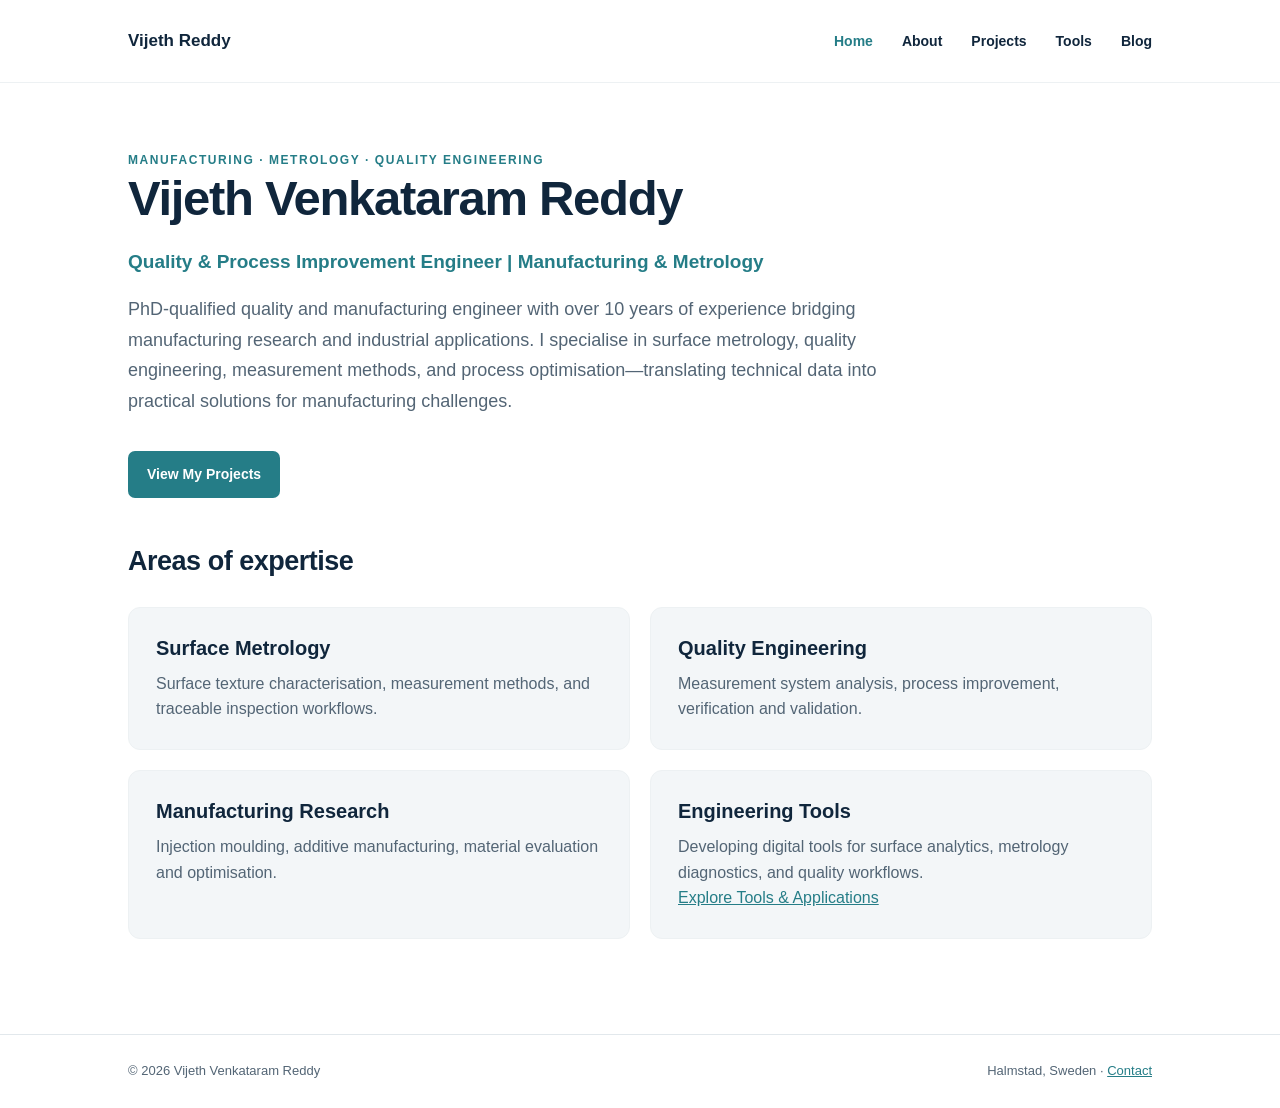
==== index.html @ 6cf1b4d1 "Add responsive professional portfolio: index.html" ====
<!doctype html><html lang="en"><head><meta charset="utf-8"><meta name="viewport" content="width=device-width,initial-scale=1"><meta name="description" content="Vijeth Venkataram Reddy — quality engineering, surface metrology, manufacturing research, and engineering tools."><title>Vijeth Venkataram Reddy</title><link rel="stylesheet" href="style.css"></head><body data-page="home"><div id="header"></div><main class="container main" id="main"></main><div id="footer"></div><script src="app.js" defer></script></body></html>
---- style.css ----
:root{--navy:#10263c;--teal:#257d87;--slate:#536575;--light:#f3f6f8;--line:#e2e8ec}*{box-sizing:border-box}html{scroll-behavior:smooth}body{margin:0;background:#fff;color:var(--navy);font-family:Inter,-apple-system,BlinkMacSystemFont,"Segoe UI",Arial,sans-serif;line-height:1.6}a{color:var(--teal)}.container{max-width:1120px;padding:0 48px;margin:0 auto}.nav{border-bottom:1px solid #edf1f3;background:white}.nav-inner{min-height:82px;display:flex;align-items:center;justify-content:space-between;gap:20px}.brand{font-size:17px;font-weight:700;color:var(--navy);text-decoration:none}.nav-links{display:flex;gap:29px;align-items:center}.nav-links a{text-decoration:none;color:var(--navy);font-size:14px;font-weight:550}.nav-links a:hover,.nav-links a[aria-current=page]{color:var(--teal)}.menu-button{display:none;background:white;border:1px solid var(--line);border-radius:7px;color:var(--navy);padding:8px 12px;font-size:14px}.main{padding-top:68px;padding-bottom:95px}.narrow{max-width:810px}.eyebrow{text-transform:uppercase;letter-spacing:.13em;color:var(--teal);font-size:12px;font-weight:750}h1{font-size:clamp(32px,4vw,49px);line-height:1.17;letter-spacing:-.027em;margin:0 0 19px;font-weight:650}h2{font-size:27px;line-height:1.3;letter-spacing:-.018em;margin:42px 0 15px}h3{font-size:20px;line-height:1.35;margin:0 0 9px}p{color:var(--slate);margin:0 0 17px}p.lead{font-size:18px;max-width:780px;line-height:1.7}.subtitle{color:var(--teal);font-size:19px;font-weight:620;margin-bottom:17px}.button{display:inline-flex;text-decoration:none;color:white;background:var(--teal);padding:12px 19px;border-radius:7px;font-size:14px;font-weight:650;margin-top:18px}.button:hover{background:#1a626b}.cards{display:grid;grid-template-columns:repeat(2,minmax(0,1fr));gap:20px;margin-top:28px}.card{background:var(--light);border:1px solid #edf1f3;border-radius:12px;padding:27px}.card p{margin-bottom:0}.card .tag{font-size:12px;font-weight:750;color:var(--teal);text-transform:uppercase;letter-spacing:.06em;margin-bottom:10px}.section{margin-top:46px}.list{padding-left:20px;color:var(--slate)}.list li{margin-bottom:10px}.pub{margin-bottom:14px}.footer{border-top:1px solid var(--line);padding:26px 0;color:var(--slate);font-size:13px}.footer .container{display:flex;gap:12px;justify-content:space-between;flex-wrap:wrap}.placeholder{font-size:14px;border-left:3px solid var(--teal);padding-left:16px}@media(max-width:700px){.container{padding:0 22px}.nav-inner{min-height:72px;flex-wrap:wrap}.menu-button{display:block}.nav-links{display:none;width:100%;flex-direction:column;align-items:stretch;gap:0;padding-bottom:15px}.nav-links.open{display:flex}.nav-links a{padding:12px 0;border-top:1px solid var(--line)}.main{padding-top:48px;padding-bottom:70px}h1{font-size:35px}h2{font-size:24px}p.lead{font-size:16px}.subtitle{font-size:17px}.cards{grid-template-columns:1fr}.card{padding:21px}.footer .container{display:block}}
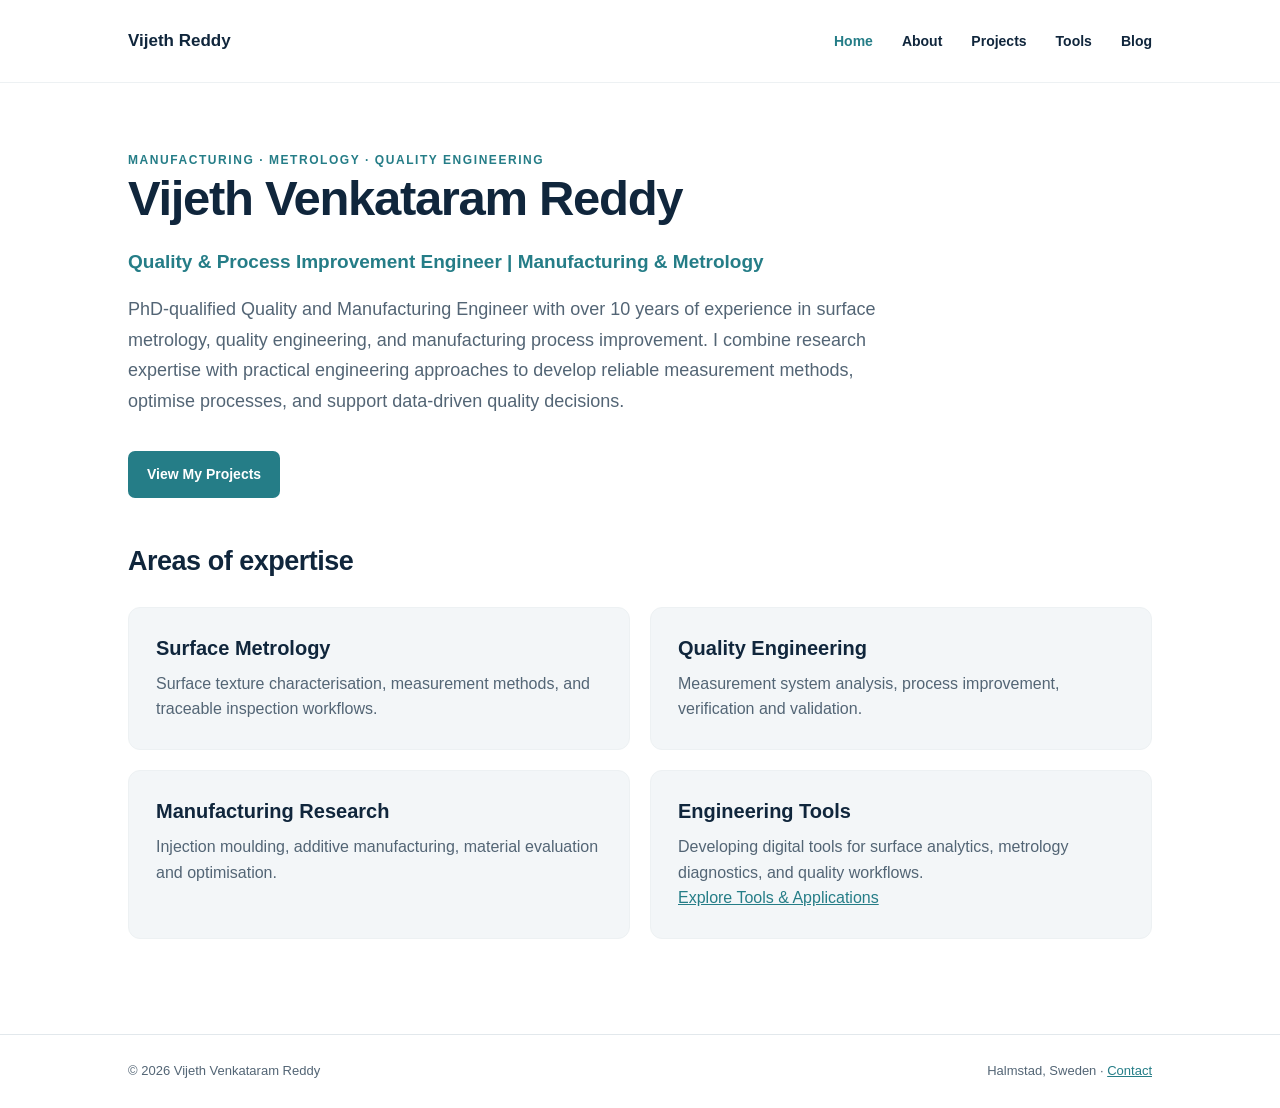
==== commit 00aa23cf: "Refresh updated introduction on index.html" ====
--- a/index.html
+++ b/index.html
@@ -1 +1 @@
-<!doctype html><html lang="en"><head><meta charset="utf-8"><meta name="viewport" content="width=device-width,initial-scale=1"><meta name="description" content="Vijeth Venkataram Reddy — quality engineering, surface metrology, manufacturing research, and engineering tools."><title>Vijeth Venkataram Reddy</title><link rel="stylesheet" href="style.css"></head><body data-page="home"><div id="header"></div><main class="container main" id="main"></main><div id="footer"></div><script src="app.js" defer></script></body></html>+<!doctype html><html lang="en"><head><meta charset="utf-8"><meta name="viewport" content="width=device-width,initial-scale=1"><meta name="description" content="Vijeth Venkataram Reddy — quality engineering, surface metrology, manufacturing research, and engineering tools."><title>Vijeth Venkataram Reddy</title><link rel="stylesheet" href="style.css"></head><body data-page="home"><div id="header"></div><main class="container main" id="main"></main><div id="footer"></div><script src="app.js?v=intros-20261119" defer></script></body></html>
